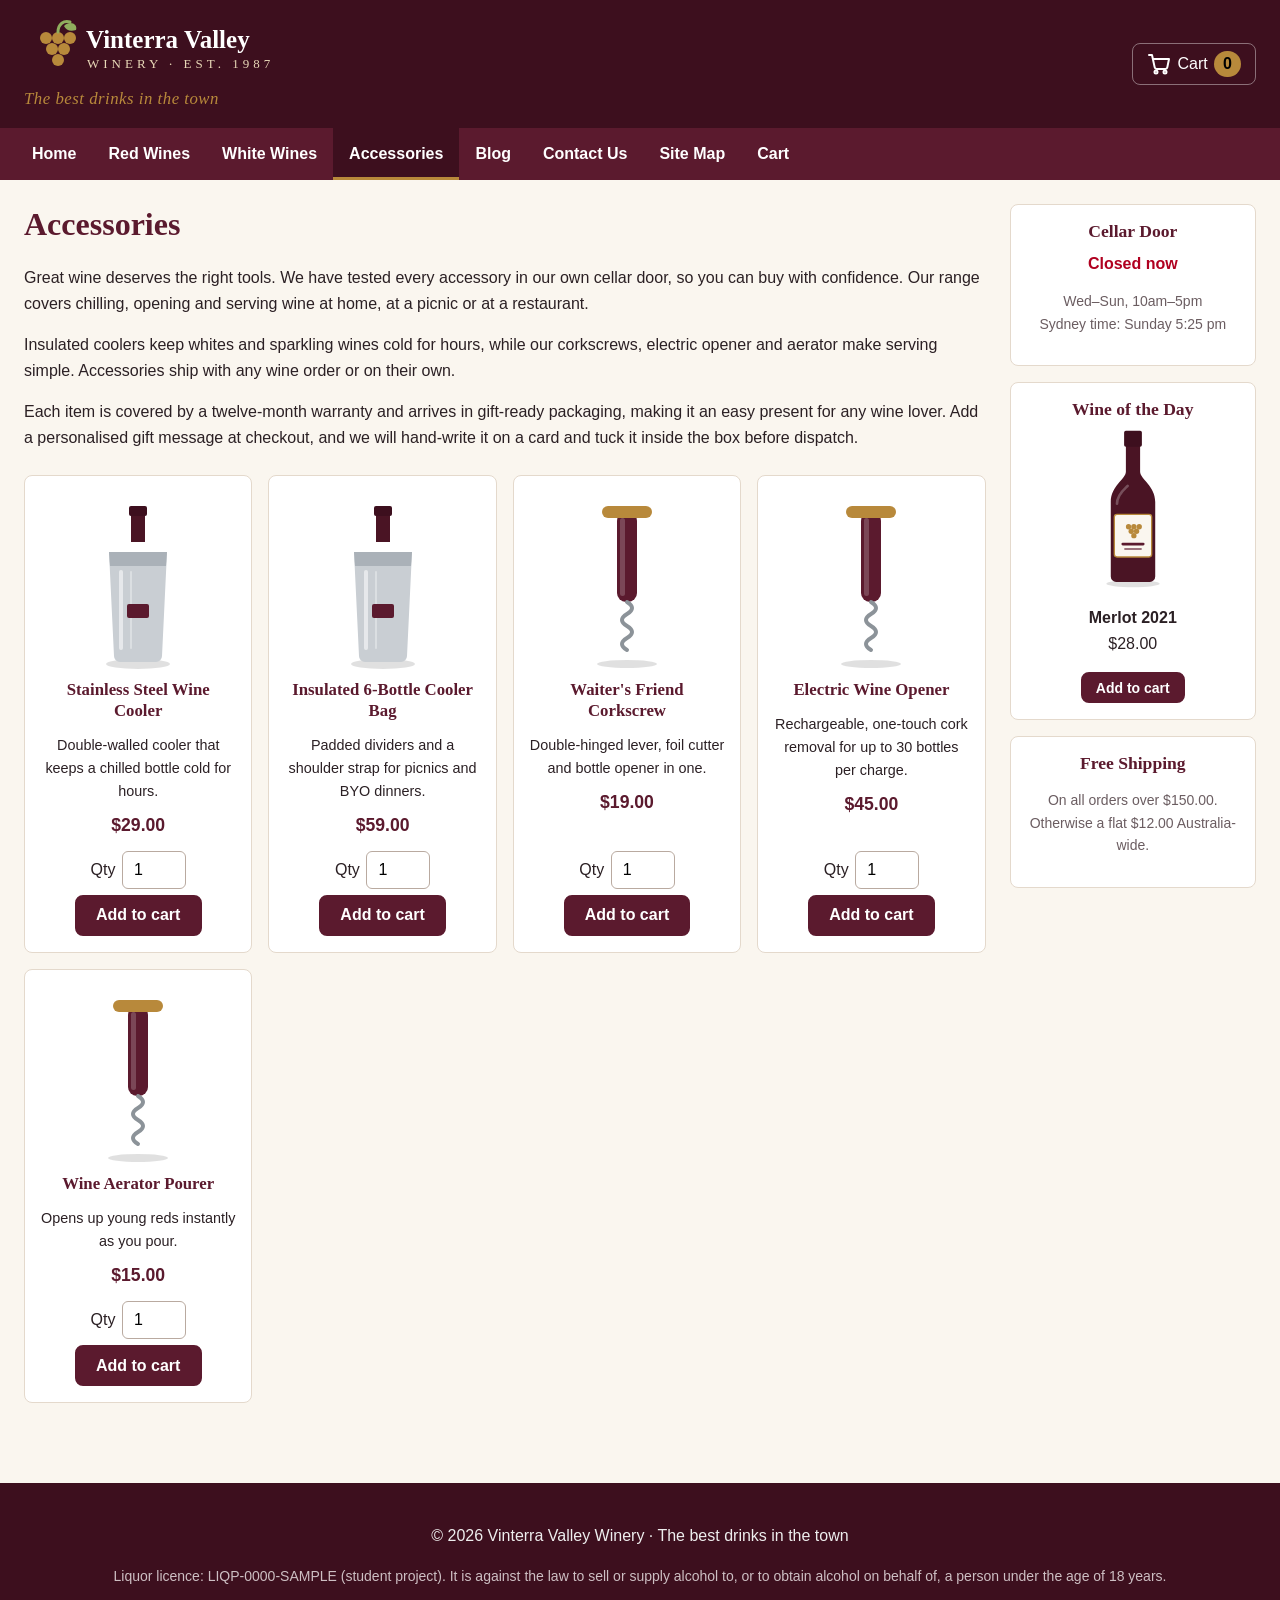
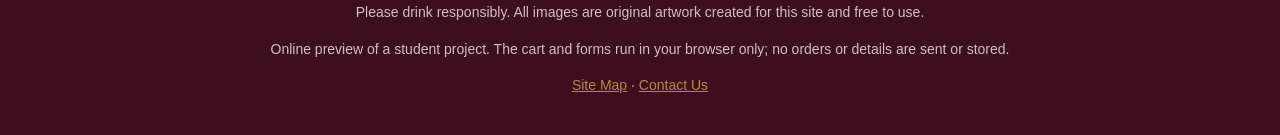
==== accessories.html @ 16995f4e "Initial commit" ====
<!DOCTYPE html>
<html lang="en-AU">
<head>
    <meta charset="UTF-8">
    <meta name="viewport" content="width=device-width, initial-scale=1.0">
    <meta name="description" content="Buy Accessories online from Vinterra Valley Winery.">
    <title>Accessories | Vinterra Valley Winery</title>
    <link rel="icon" href="images/favicon.svg" type="image/svg+xml">
    <link rel="stylesheet" href="css/style.css">
    <script src="js/products.js" defer></script>
    <script src="js/main.js" defer></script>
    <script src="js/static.js" defer></script>
</head>
<body>
<a class="skip-link" href="#main">Skip to main content</a>

<header class="site-header">
    <div class="header-inner">
        <div class="brand">
            <a href="index.html" class="logo-link">
                <img src="images/logo.svg" alt="Vinterra Valley Winery logo" width="260" height="64">
            </a>
            <p class="slogan">The best drinks in the town</p>
        </div>
        <a href="cart.html" class="cart-link" aria-label="Shopping cart, 0 items">
            <img src="images/cart.svg" alt="" width="24" height="24">
            Cart <span class="cart-count">0</span>
        </a>
    </div>
</header>

<nav class="main-nav" aria-label="Main navigation">
    <button type="button" class="nav-toggle" aria-expanded="false" aria-controls="nav-list">&#9776; Menu</button>
    <ul id="nav-list">
                    <li>
                <a href="index.html">
                    Home                </a>
            </li>
                    <li>
                <a href="red-wines.html">
                    Red Wines                </a>
            </li>
                    <li>
                <a href="white-wines.html">
                    White Wines                </a>
            </li>
                    <li>
                <a href="accessories.html" class="active" aria-current="page">
                    Accessories                </a>
            </li>
                    <li>
                <a href="blog.html">
                    Blog                </a>
            </li>
                    <li>
                <a href="contact.html">
                    Contact Us                </a>
            </li>
                    <li>
                <a href="sitemap.html">
                    Site Map                </a>
            </li>
                    <li>
                <a href="cart.html">
                    Cart                </a>
            </li>
            </ul>
</nav>

<div class="layout">
    <main id="main" class="main-content">
        <h1>Accessories</h1>
    <p>Great wine deserves the right tools. We have tested every accessory in our own cellar door, so you can buy with confidence. Our range covers chilling, opening and serving wine at home, at a picnic or at a restaurant.</p>
    <p>Insulated coolers keep whites and sparkling wines cold for hours, while our corkscrews, electric opener and aerator make serving simple. Accessories ship with any wine order or on their own.</p>
    <p>Each item is covered by a twelve-month warranty and arrives in gift-ready packaging, making it an easy present for any wine lover. Add a personalised gift message at checkout, and we will hand-write it on a card and tuck it inside the box before dispatch.</p>

<div class="product-grid">
            <article class="product-card">
            <img src="images/cooler.svg" alt="Stainless Steel Wine Cooler" width="90" height="180">
            <h2>Stainless Steel Wine Cooler</h2>
            <p>Double-walled cooler that keeps a chilled bottle cold for hours.</p>
            <p class="price">$29.00</p>
            <form action="cart.html" method="post" class="add-form">
                                <input type="hidden" name="action" value="add">
                <input type="hidden" name="id" value="cooler-sleeve">
                <label for="qty-cooler-sleeve">Qty</label>
                <input type="number" id="qty-cooler-sleeve" name="qty" value="1" min="1" max="48">
                <button type="submit" class="btn">Add to cart</button>
            </form>
        </article>
            <article class="product-card">
            <img src="images/cooler.svg" alt="Insulated 6-Bottle Cooler Bag" width="90" height="180">
            <h2>Insulated 6-Bottle Cooler Bag</h2>
            <p>Padded dividers and a shoulder strap for picnics and BYO dinners.</p>
            <p class="price">$59.00</p>
            <form action="cart.html" method="post" class="add-form">
                                <input type="hidden" name="action" value="add">
                <input type="hidden" name="id" value="cooler-bag">
                <label for="qty-cooler-bag">Qty</label>
                <input type="number" id="qty-cooler-bag" name="qty" value="1" min="1" max="48">
                <button type="submit" class="btn">Add to cart</button>
            </form>
        </article>
            <article class="product-card">
            <img src="images/opener.svg" alt="Waiter&#039;s Friend Corkscrew" width="90" height="180">
            <h2>Waiter&#039;s Friend Corkscrew</h2>
            <p>Double-hinged lever, foil cutter and bottle opener in one.</p>
            <p class="price">$19.00</p>
            <form action="cart.html" method="post" class="add-form">
                                <input type="hidden" name="action" value="add">
                <input type="hidden" name="id" value="corkscrew">
                <label for="qty-corkscrew">Qty</label>
                <input type="number" id="qty-corkscrew" name="qty" value="1" min="1" max="48">
                <button type="submit" class="btn">Add to cart</button>
            </form>
        </article>
            <article class="product-card">
            <img src="images/opener.svg" alt="Electric Wine Opener" width="90" height="180">
            <h2>Electric Wine Opener</h2>
            <p>Rechargeable, one-touch cork removal for up to 30 bottles per charge.</p>
            <p class="price">$45.00</p>
            <form action="cart.html" method="post" class="add-form">
                                <input type="hidden" name="action" value="add">
                <input type="hidden" name="id" value="electric-opener">
                <label for="qty-electric-opener">Qty</label>
                <input type="number" id="qty-electric-opener" name="qty" value="1" min="1" max="48">
                <button type="submit" class="btn">Add to cart</button>
            </form>
        </article>
            <article class="product-card">
            <img src="images/opener.svg" alt="Wine Aerator Pourer" width="90" height="180">
            <h2>Wine Aerator Pourer</h2>
            <p>Opens up young reds instantly as you pour.</p>
            <p class="price">$15.00</p>
            <form action="cart.html" method="post" class="add-form">
                                <input type="hidden" name="action" value="add">
                <input type="hidden" name="id" value="aerator">
                <label for="qty-aerator">Qty</label>
                <input type="number" id="qty-aerator" name="qty" value="1" min="1" max="48">
                <button type="submit" class="btn">Add to cart</button>
            </form>
        </article>
    </div>
    </main>

    <aside class="sidebar" aria-label="Sidebar">
        <section class="side-box">
            <h2>Cellar Door</h2>
            <p class="door-status open">
                Open now            </p>
            <p class="small">Wed&ndash;Sun, 10am&ndash;5pm<br>Sydney time: <span class="door-time"></span></p>
        </section>

        <section class="side-box">
            <h2>Wine of the Day</h2>
            <img src="images/red-wine.svg" alt="" width="80" height="160" class="side-img">
            <p><strong>Merlot 2021</strong><br>$28.00</p>
            <form action="cart.html" method="post">
                                <input type="hidden" name="action" value="add">
                <input type="hidden" name="id" value="merlot-2021">
                <input type="hidden" name="qty" value="1">
                <button type="submit" class="btn btn-small">Add to cart</button>
            </form>
        </section>

        <section class="side-box">
            <h2>Free Shipping</h2>
            <p class="small">On all orders over $150.00. Otherwise a flat $12.00 Australia-wide.</p>
        </section>
    </aside>
</div>

<footer class="site-footer">
    <p>&copy; 2026 Vinterra Valley Winery &middot; The best drinks in the town</p>
    <p class="small">Liquor licence: LIQP-0000-SAMPLE (student project). It is against the law to sell or supply alcohol to, or to obtain alcohol on behalf of, a person under the age of 18 years.</p>
    <p class="small">Please drink responsibly. All images are original artwork created for this site and free to use.</p>
    <p class="small preview-note">Online preview of a student project. The cart and forms run in your browser only; no orders or details are sent or stored.</p>
    <p class="small"><a href="sitemap.html">Site Map</a> &middot; <a href="contact.html">Contact Us</a></p>
</footer>
</body>
</html>
---- css/style.css ----
/* ==========================================================
   Vinterra Valley Winery - main stylesheet
   Layout: main section 80% / aside 20% on wide screens,
   stacked full width on tablets and phones.
   ========================================================== */

:root {
    --wine: #5b1a2e;
    --wine-dark: #3d0f1e;
    --gold: #b8893b;
    --cream: #faf6ef;
    --text: #2b2024;
    --muted: #6b5d61;
    --border: #e4d9cc;
    --error: #b00020;
    --success: #2e6b34;
    --radius: 8px;
}

*, *::before, *::after { box-sizing: border-box; }

html { font-size: 100%; }

body {
    margin: 0;
    font-family: "Segoe UI", Roboto, Helvetica, Arial, sans-serif;
    line-height: 1.6;
    color: var(--text);
    background: var(--cream);
}

h1, h2, h3, legend { font-family: Georgia, "Times New Roman", serif; color: var(--wine); line-height: 1.25; }
h1 { font-size: 2rem; margin-top: 0; }
h2 { font-size: 1.4rem; }

a { color: var(--wine); }

img { max-width: 100%; height: auto; }

.skip-link {
    position: absolute; left: -9999px; top: 0;
    background: var(--gold); color: #000; padding: .5rem 1rem; z-index: 100;
}
.skip-link:focus { left: 1rem; }

.visually-hidden {
    position: absolute; width: 1px; height: 1px; overflow: hidden; clip: rect(0 0 0 0); white-space: nowrap;
}

/* ---------- Header ---------- */
.site-header { background: var(--wine-dark); color: #fff; }
.header-inner {
    max-width: 1280px; margin: 0 auto; padding: 1rem 1.5rem;
    display: flex; align-items: center; justify-content: space-between; gap: 1rem; flex-wrap: wrap;
}
.brand { display: flex; flex-direction: column; }
.logo-link { display: inline-block; line-height: 0; }
.slogan {
    margin: .35rem 0 0; font-family: Georgia, serif; font-style: italic;
    color: var(--gold); font-size: 1.05rem; letter-spacing: .03em;
}
.cart-link {
    color: #fff; text-decoration: none; display: flex; align-items: center; gap: .4rem;
    border: 1px solid rgba(255,255,255,.4); padding: .45rem .9rem; border-radius: var(--radius);
}
.cart-count {
    background: var(--gold); color: #000; border-radius: 999px; padding: 0 .55rem; font-weight: 700;
}

/* ---------- Universal navigation ---------- */
.main-nav { background: var(--wine); }
.main-nav ul {
    list-style: none; margin: 0 auto; padding: 0 1rem; max-width: 1280px;
    display: flex; flex-wrap: wrap;
}
.main-nav a {
    display: block; padding: .8rem 1rem; color: #fff; text-decoration: none; font-weight: 600;
}
.main-nav a.active { background: var(--wine-dark); box-shadow: inset 0 -3px 0 var(--gold); }
.nav-toggle {
    display: none; width: 100%; background: var(--wine); color: #fff; border: 0;
    padding: .8rem 1.5rem; font-size: 1rem; text-align: left; cursor: pointer;
}

/* ---------- 80 / 20 layout ---------- */
.layout {
    max-width: 1280px; margin: 0 auto; padding: 1.5rem;
    display: flex; gap: 0; align-items: flex-start;
}
.main-content {
    flex: 0 0 80%; width: 80%;
    padding-right: 1.5rem;
}
.sidebar {
    flex: 0 0 20%; width: 20%;
}
.side-box {
    background: #fff; border: 1px solid var(--border); border-radius: var(--radius);
    padding: 1rem; margin-bottom: 1rem; text-align: center;
}
.side-box h2 { font-size: 1.1rem; margin: 0 0 .5rem; }
.side-img { display: block; margin: 0 auto .5rem; }
.door-status { font-weight: 700; margin: 0; }
.door-status.open { color: var(--success); }
.door-status.closed { color: var(--error); }
.small { font-size: .875rem; color: var(--muted); }

/* ---------- Content ---------- */
.hero {
    background: linear-gradient(135deg, var(--wine) 0%, var(--wine-dark) 100%);
    color: #fff; border-radius: var(--radius); padding: 2rem; margin-bottom: 1.5rem;
}
.hero h1 { color: #fff; }
.lead { font-size: 1.15rem; margin: 0; }

.ticks { padding-left: 1.2rem; }
.ticks li::marker { content: "\2713  "; color: var(--gold); }

.product-grid {
    display: grid; grid-template-columns: repeat(auto-fill, minmax(200px, 1fr)); gap: 1rem; margin: 1.5rem 0;
}
.product-card {
    background: #fff; border: 1px solid var(--border); border-radius: var(--radius);
    padding: 1rem; display: flex; flex-direction: column; align-items: center; text-align: center;
}
.product-card h2, .product-card h3 { font-size: 1.05rem; margin: .5rem 0; }
.product-card p { margin: .25rem 0; font-size: .9rem; }
.product-card form { margin-top: auto; padding-top: .5rem; }
.price { font-weight: 700; color: var(--wine); font-size: 1.1rem !important; }
.add-form { display: flex; align-items: center; gap: .4rem; flex-wrap: wrap; justify-content: center; }
.add-form input[type=number] { width: 4rem; }

.blog-post { border-bottom: 1px solid var(--border); padding-bottom: 1rem; margin-bottom: 1rem; }
.meta { color: var(--muted); font-size: .9rem; margin-top: -.5rem; }

.sitemap li { margin: .25rem 0; }

.contact-details {
    background: #fff; border-left: 4px solid var(--gold); padding: .75rem 1rem; border-radius: var(--radius); margin: 1rem 0;
}
.contact-details p { margin: .25rem 0; }

/* ---------- Buttons (hover colours are applied by JavaScript) ---------- */
.btn, input[type=submit], input[type=reset] {
    display: inline-block; background: var(--wine); color: #fff;
    border: 2px solid var(--wine); border-radius: var(--radius);
    padding: .6rem 1.2rem; font-size: 1rem; font-weight: 600;
    text-decoration: none; cursor: pointer;
    transition: background-color .2s, color .2s, transform .2s;
}
.btn-alt, input[type=reset] { background: #fff; color: var(--wine); }
.btn-small { padding: .35rem .8rem; font-size: .875rem; }
.btn-link { background: none; border: 0; color: var(--wine); text-decoration: underline; padding: 0; }
.actions { display: flex; gap: .75rem; flex-wrap: wrap; }
.inline-form { margin-top: .5rem; }

a:focus-visible, button:focus-visible, input:focus-visible, select:focus-visible, textarea:focus-visible {
    outline: 3px solid var(--gold); outline-offset: 2px;
}

/* ---------- Tables ---------- */
.table-wrap { overflow-x: auto; }
.cart-table { width: 100%; border-collapse: collapse; background: #fff; }
.cart-table th, .cart-table td { padding: .6rem; border-bottom: 1px solid var(--border); text-align: left; }
.cart-table tfoot th { text-align: right; }
.cart-table .total { font-size: 1.1rem; }
.cart-table input { width: 4.5rem; }

/* ---------- Forms ---------- */
fieldset { border: 1px solid var(--border); border-radius: var(--radius); padding: 1rem 1.25rem; margin: 0 0 1.25rem; background: #fff; }
fieldset.radio-group { border: 0; padding: 0; margin: 0; background: none; }
fieldset.radio-group legend { font-family: inherit; color: var(--text); font-weight: 600; font-size: 1rem; }
legend { padding: 0 .4rem; font-size: 1.15rem; }
.field { margin-bottom: 1rem; }
.field label { display: block; font-weight: 600; margin-bottom: .25rem; }
.field label.inline, label.inline { display: inline-flex; align-items: center; gap: .35rem; font-weight: 400; margin-right: 1rem; }
input[type=text], input[type=email], input[type=password], input[type=tel], input[type=number], select, textarea {
    width: 100%; max-width: 28rem; padding: .55rem .7rem; font-size: 1rem;
    border: 1px solid #b9aaa0; border-radius: 6px; background: #fff; font-family: inherit;
}
input[type=number] { width: auto; }
.req { color: var(--error); }
.error { display: block; color: var(--error); font-size: .875rem; min-height: 1.2em; }
.has-error input, .has-error select, .has-error textarea { border-color: var(--error); background: #fff6f7; }
.valid input:not([type=radio]):not([type=checkbox]) { border-color: var(--success); }

.notice { background: #fff; border: 1px solid var(--border); border-radius: var(--radius); padding: .75rem 1rem; }
.notice.success, .flash { border-color: var(--success); color: var(--success); background: #f1f8f1; }
.flash { border: 1px solid; border-radius: var(--radius); padding: .6rem 1rem; }
.error-box { border-color: var(--error); color: var(--error); background: #fff6f7; }

/* ---------- Footer ---------- */
.site-footer { background: var(--wine-dark); color: #eee; text-align: center; padding: 1.5rem; margin-top: 2rem; }
.site-footer a { color: var(--gold); }
.site-footer .small { color: #cdbfc3; }

/* ---------- Responsive: tablets and phones ---------- */
@media (max-width: 900px) {
    .layout { flex-direction: column; padding: 1rem; }
    .main-content, .sidebar { flex: 1 1 100%; width: 100%; padding-right: 0; }
    .sidebar { display: grid; grid-template-columns: repeat(auto-fit, minmax(200px, 1fr)); gap: 1rem; margin-top: 1.5rem; }
    .side-box { margin-bottom: 0; }
}

@media (max-width: 640px) {
    h1 { font-size: 1.6rem; }
    .nav-toggle { display: block; }
    .main-nav ul { display: none; flex-direction: column; padding: 0; }
    .main-nav ul.open { display: flex; }
    .main-nav a { border-top: 1px solid rgba(255,255,255,.15); padding-left: 1.5rem; }
    .hero { padding: 1.25rem; }
    .header-inner { padding: .75rem 1rem; }
    .actions .btn, .actions input { flex: 1 1 100%; text-align: center; }
}

@media (prefers-reduced-motion: reduce) {
    * { transition: none !important; }
}
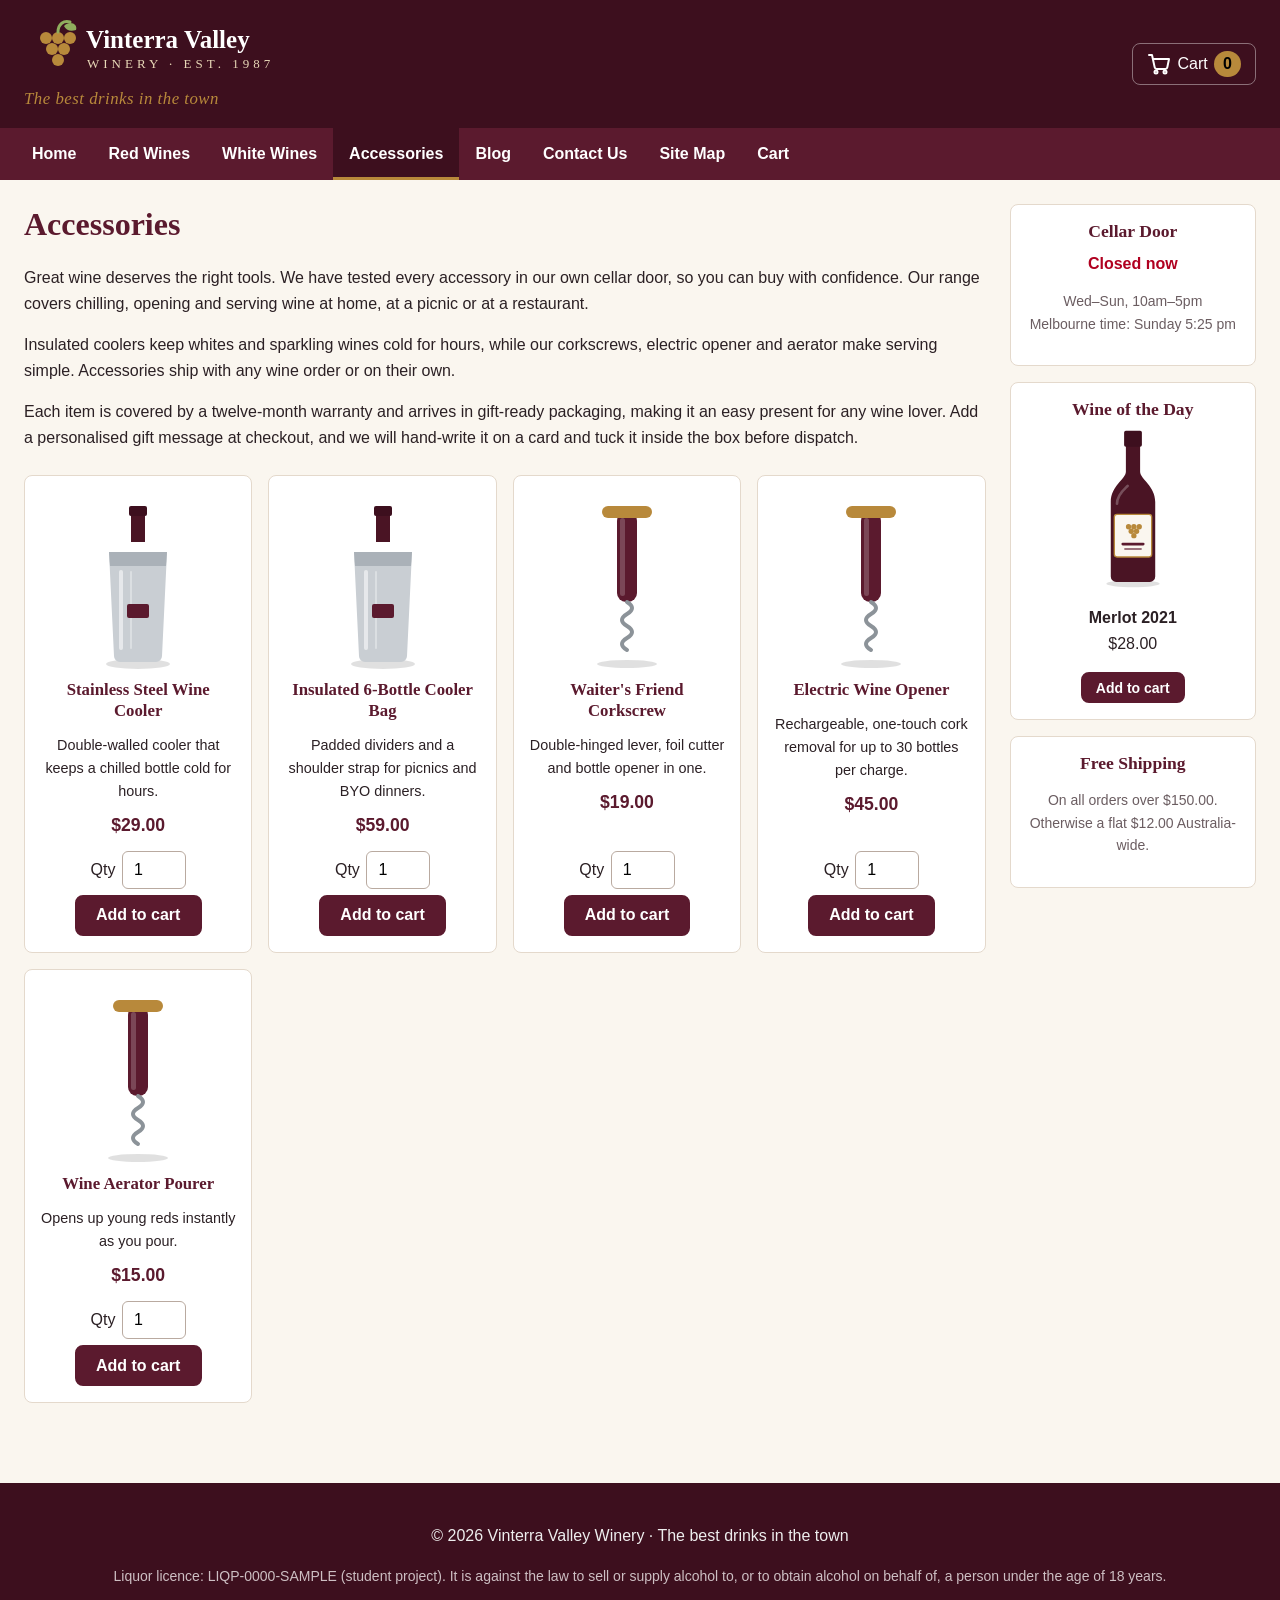
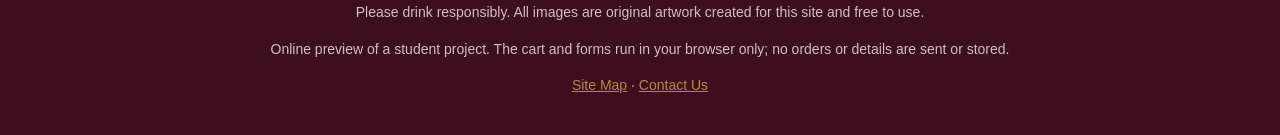
==== commit e55d1200: "Update accessories.html" ====
--- a/accessories.html
+++ b/accessories.html
@@ -148,7 +148,7 @@
             <h2>Cellar Door</h2>
             <p class="door-status open">
                 Open now            </p>
-            <p class="small">Wed&ndash;Sun, 10am&ndash;5pm<br>Sydney time: <span class="door-time"></span></p>
+            <p class="small">Wed&ndash;Sun, 10am&ndash;5pm<br>Melbourne time: <span class="door-time"></span></p>
         </section>
 
         <section class="side-box">
